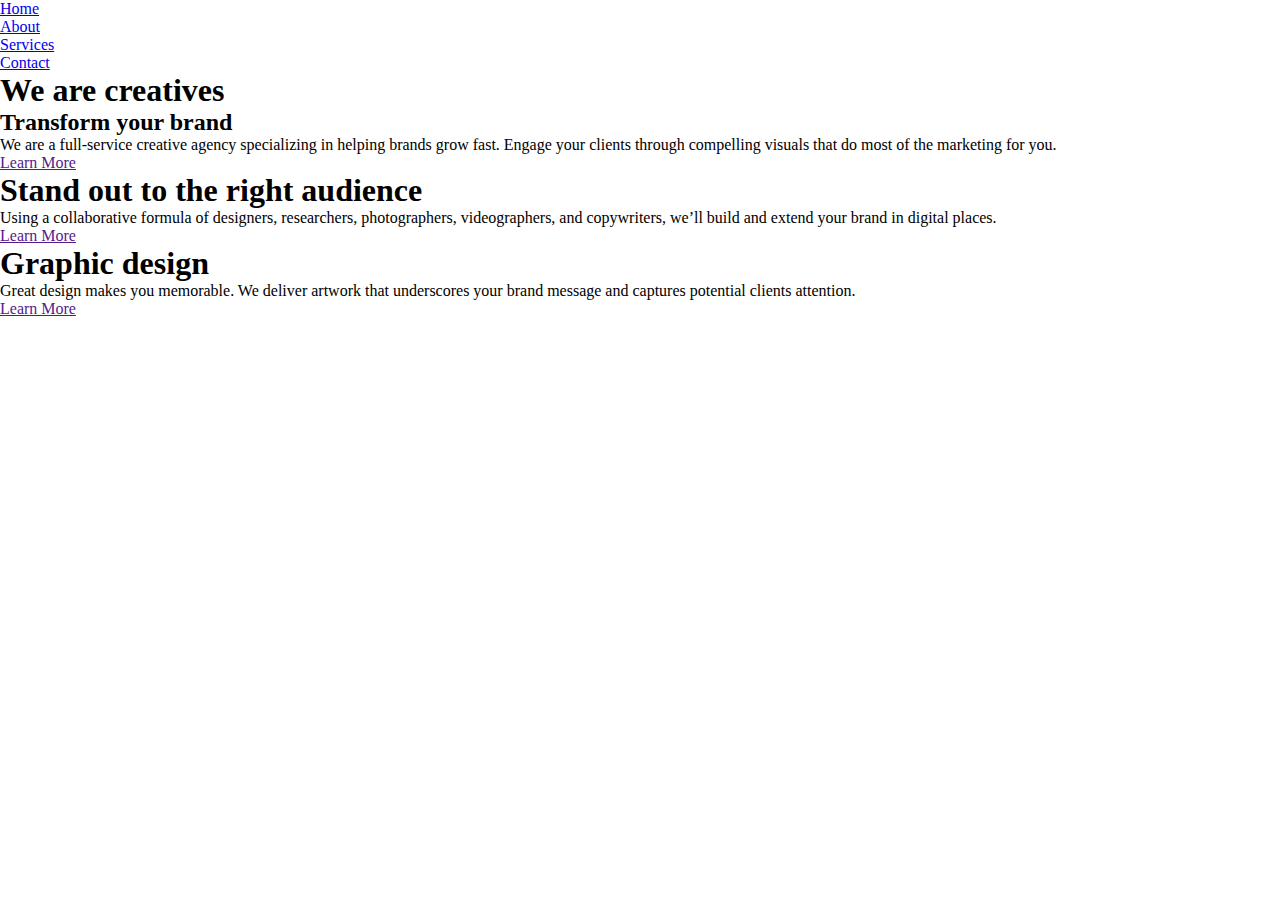
==== index.html @ 5a5975fe "first commit" ====
<!DOCTYPE html>
<html lang="en">
  <head>
    <meta charset="UTF-8" />
    <meta http-equiv="X-UA-Compatible" content="IE=edge" />
    <meta name="viewport" content="width=device-width, initial-scale=1.0" />
    <link rel="stylesheet" href="style.css">
    <title>My Food Store Store</title>
  </head>
  <body>
      <header>
        <nav>
          <ul>
            <li class = "nav-item">
            <a class="nav-link active" href="#">Home</a>
          </li>
          <li>
            <a class="nav-link active" href="#">About</a>
          </li>
          <li>
            <a class="nav-link active" href="#">Services</a>
          </li>
          <li>
            <a class="nav-link active" href="#">Contact</a>
          </li>
          </ul>
        </nav>
      </header>
      <section>
          <div class ="container ">
            <h1>We are creatives</h1>
            <h2>Transform your brand</h2>
            <p>We are a full-service creative agency specializing in helping brands grow fast. 
            Engage your clients through compelling visuals that do most of the marketing for you.
            </p>
            <a href="">Learn More</a>
          </div>
          <div>
            <h1>Stand out to the right audience</h1>
            <p> Using a collaborative formula of designers, researchers, photographers, videographers, and copywriters, we’ll build and extend your brand in digital places. </p>
            <a href="">Learn More</a>
          </div>
           <div>
            <h1>Graphic design</h1>
            <p> Great design makes you memorable. We deliver artwork that underscores your brand message and captures potential clients attention.</p>
            <a href="">Learn More</a>
          </div>
      </section>
      <section>
          <footer>
            
          </footer>
      </section>
  </body>
</html>
---- style.css ----
*{
  margin:0;
  padding:0;
  box-sizing:border-box;
}
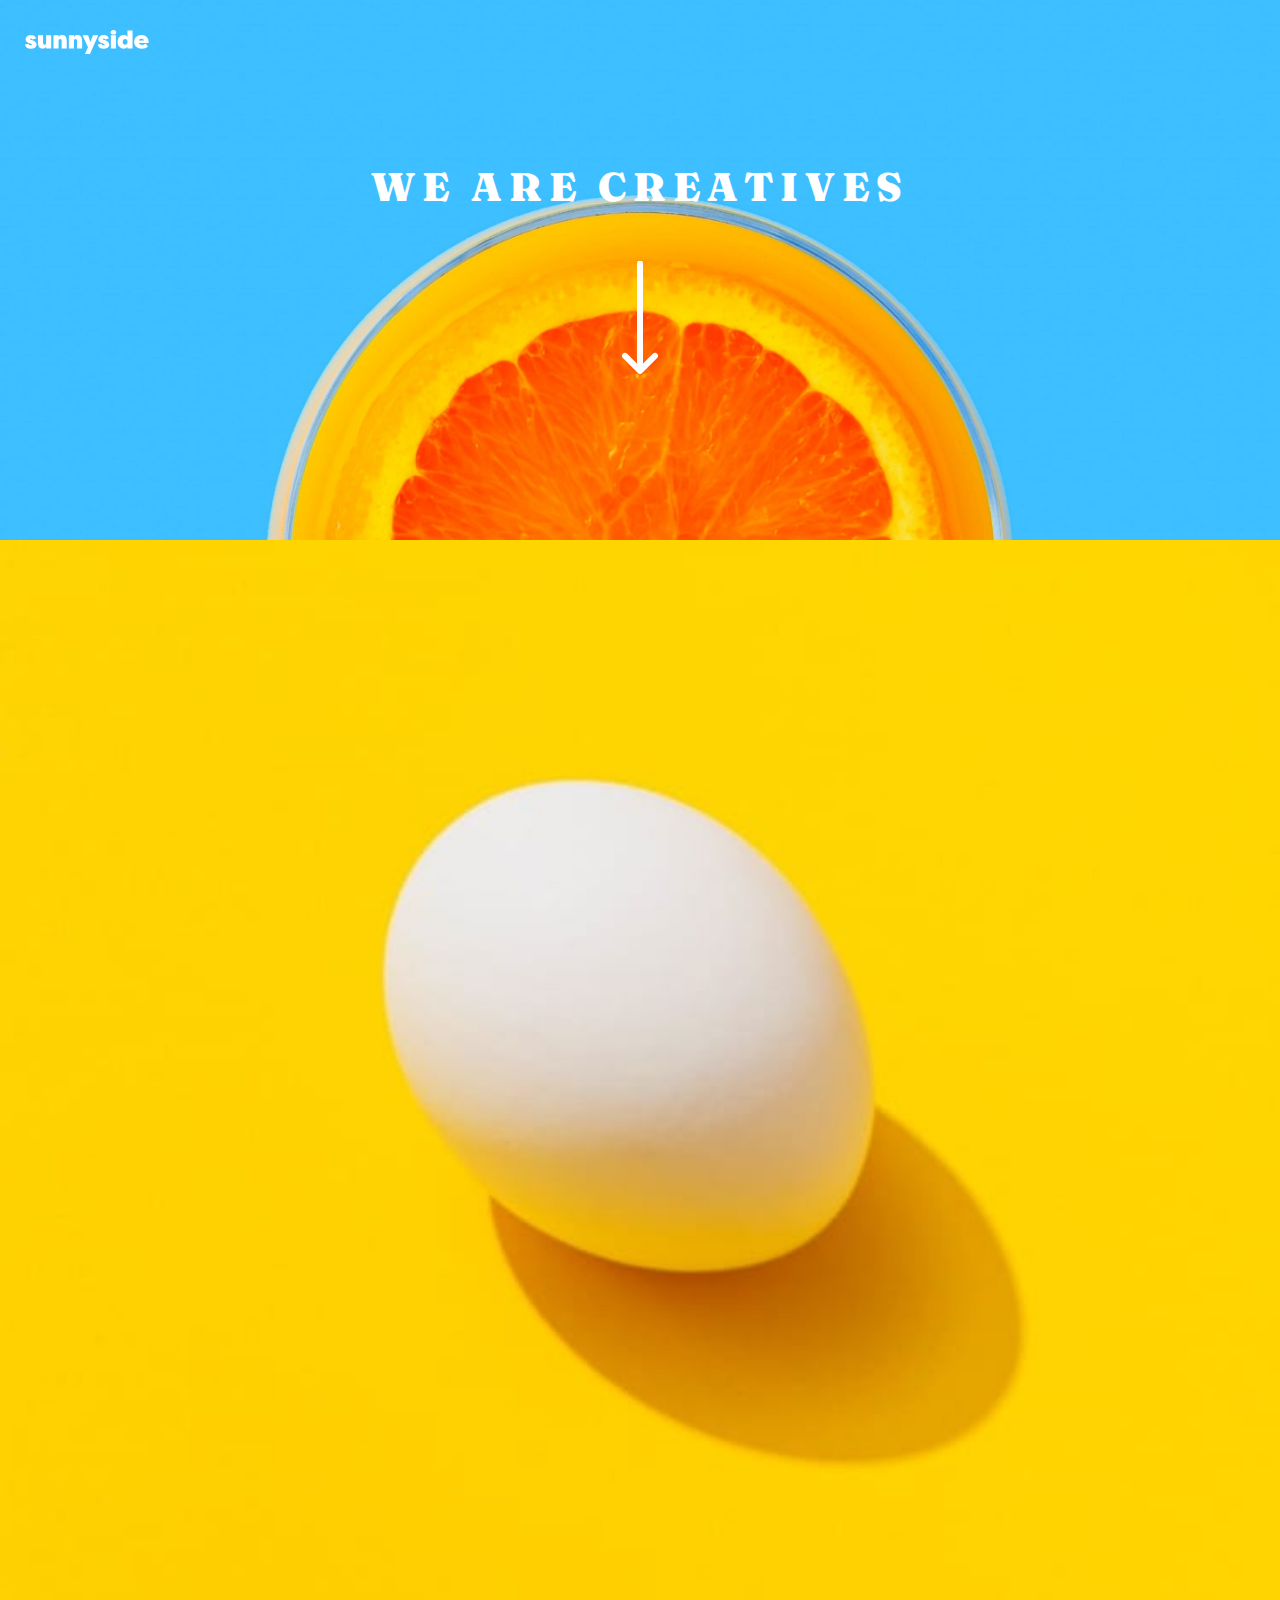
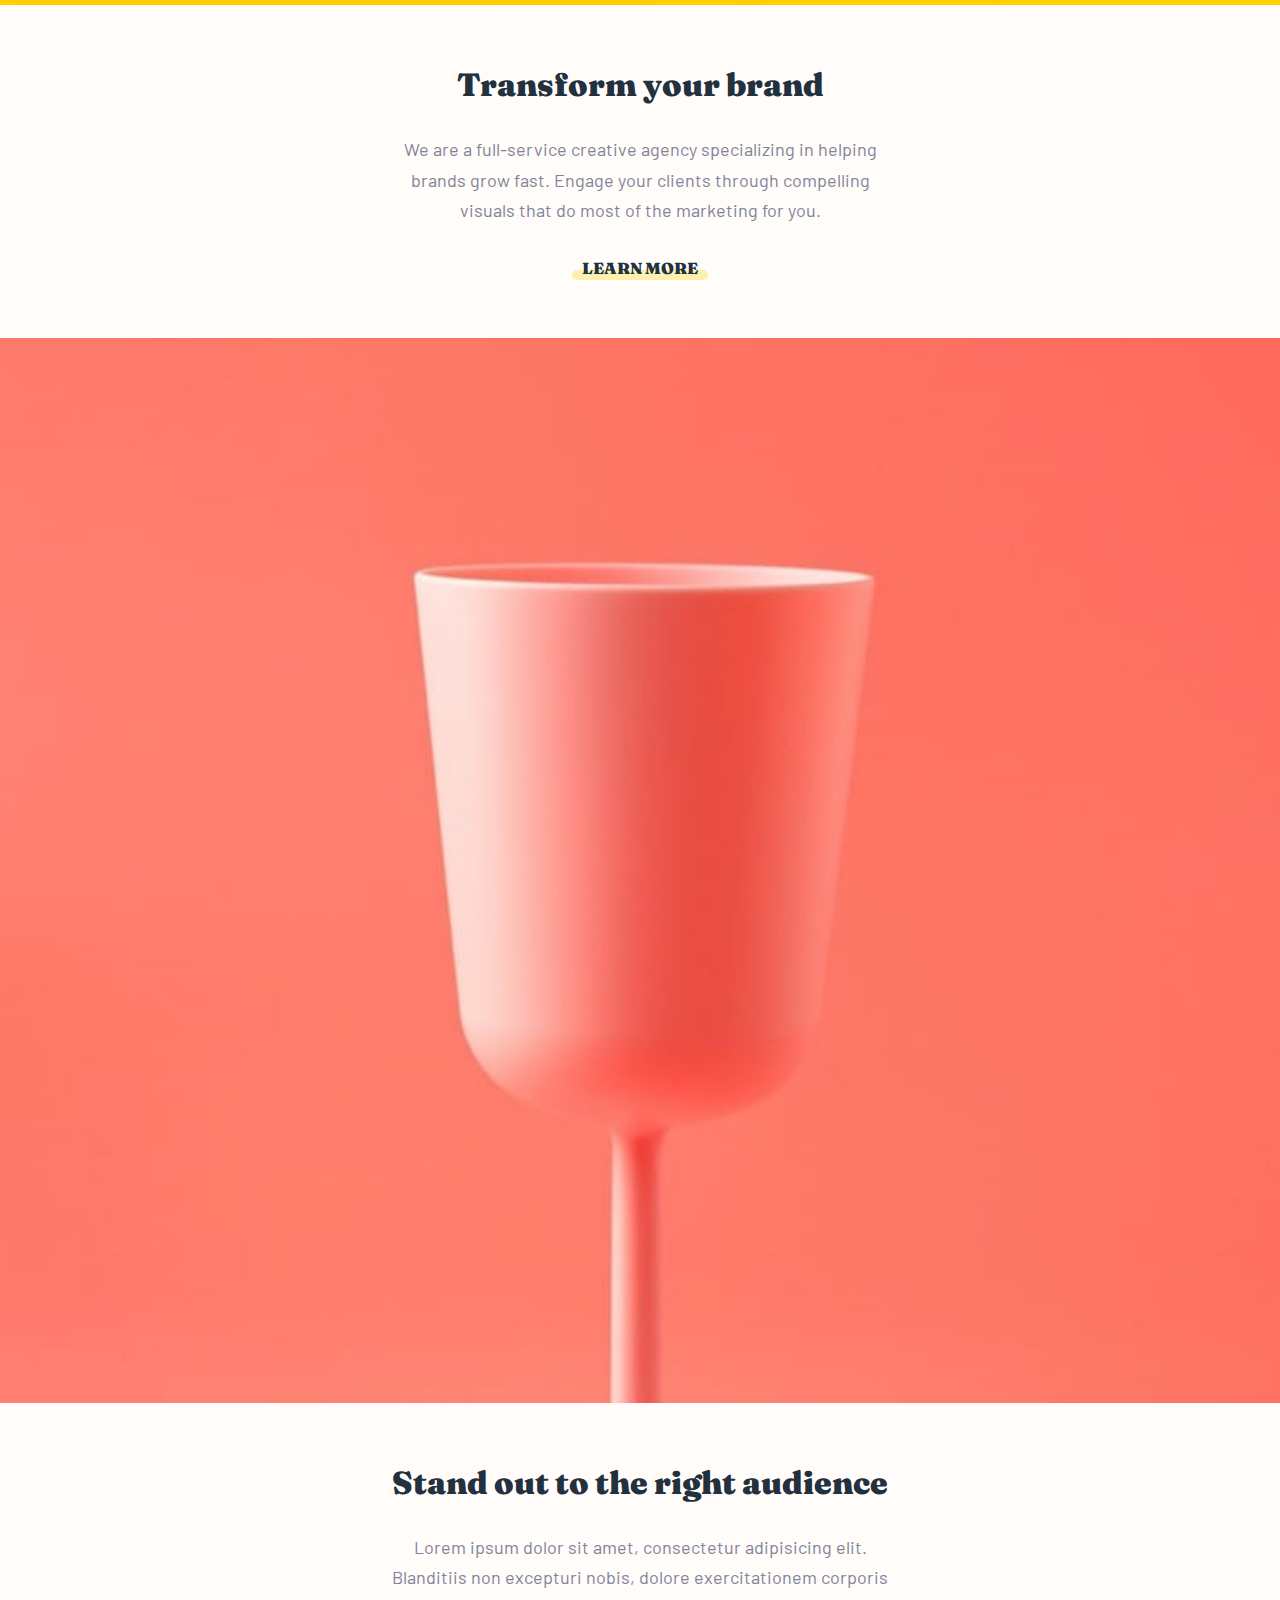
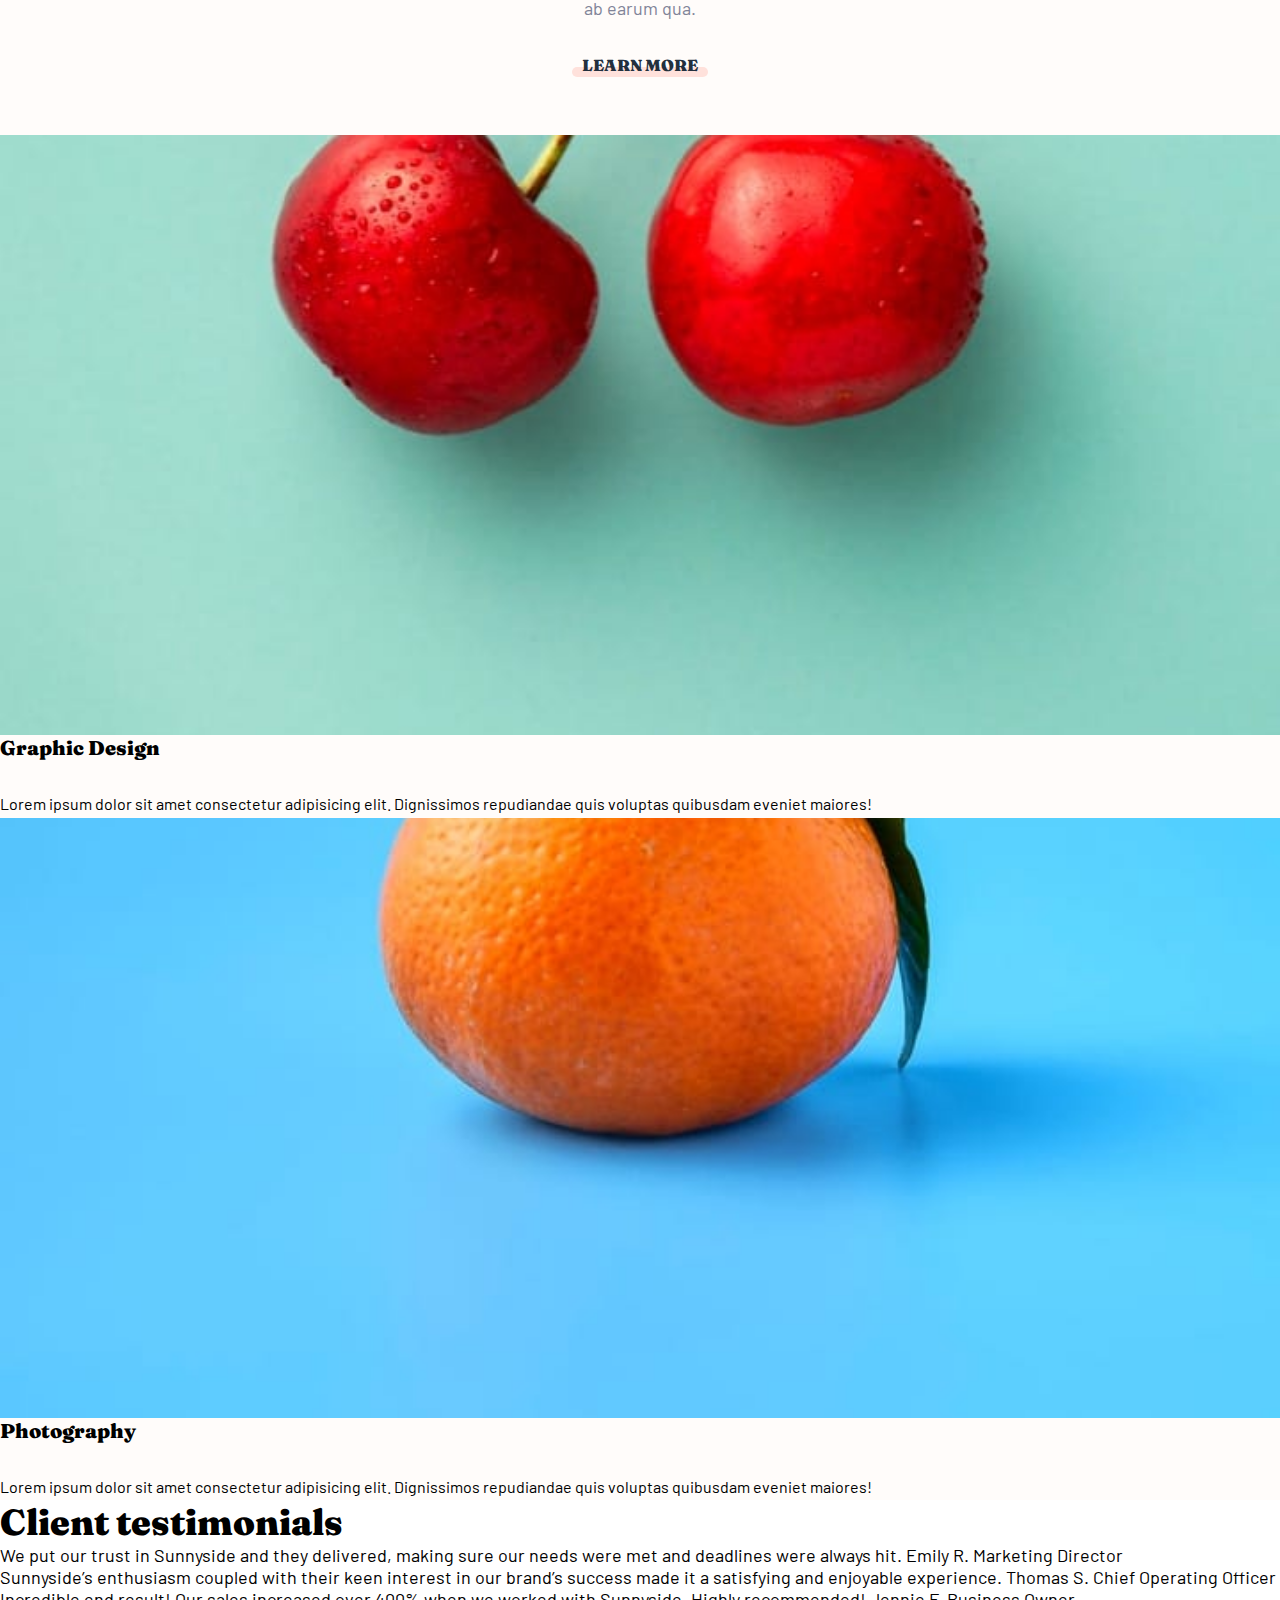
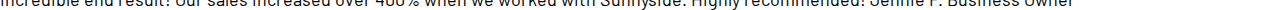
==== commit 3121747d: "added home and services" ====
--- a/index.html
+++ b/index.html
@@ -4,52 +4,205 @@
     <meta charset="UTF-8" />
     <meta http-equiv="X-UA-Compatible" content="IE=edge" />
     <meta name="viewport" content="width=device-width, initial-scale=1.0" />
+    <!-- main-css -->
     <link rel="stylesheet" href="style.css">
+    <!-- google-fonts -->
+    <link rel="preconnect" href="https://fonts.googleapis.com">
+    <link rel="preconnect" href="https://fonts.gstatic.com" crossorigin>
+    <link href='https://fonts.googleapis.com/css?family=Fraunces' rel='stylesheet'>
+    <link href="https://fonts.googleapis.com/css2?family=Barlow" rel="stylesheet">
+
+
+
     <title>My Food Store Store</title>
   </head>
   <body>
-      <header>
-        <nav>
-          <ul>
-            <li class = "nav-item">
-            <a class="nav-link active" href="#">Home</a>
-          </li>
-          <li>
-            <a class="nav-link active" href="#">About</a>
-          </li>
-          <li>
-            <a class="nav-link active" href="#">Services</a>
-          </li>
-          <li>
-            <a class="nav-link active" href="#">Contact</a>
-          </li>
-          </ul>
-        </nav>
-      </header>
-      <section>
-          <div class ="container ">
-            <h1>We are creatives</h1>
-            <h2>Transform your brand</h2>
-            <p>We are a full-service creative agency specializing in helping brands grow fast. 
-            Engage your clients through compelling visuals that do most of the marketing for you.
+    <div class="container">
+        <!-- nav -->
+        <header>
+          <nav class = "navbar">
+            <!-- logo -->
+            <a href="" class="nav-brand">
+              <img src="images/logo.svg" alt="Sunnyside logo">
+            </a>
+            <!-- nav-list-->
+            <ul class="navbar-nav ">
+              <li >
+              <a class="nav-link " href="#">Home</a>
+              </li>
+              <li>
+                <a class="nav-link " href="#">About</a>
+              </li>
+              <li>
+                <a class="nav-link " href="#">Services</a>
+              </li>
+              <li>
+                <button class = "btn">Contact</button>
+              </li>
+            </ul>
+            <button class="nav-toggle-btn ">
+              <span class="line-one"></span>
+              <span class="line-two"></span>
+              <span class="line-three"></span>
+            </button>
+          </nav>
+        </header>
+
+        
+        <main>
+          <!-- home -->
+          <section class="home">
+            <picture>
+              <source media="(max-width:768px)" srcset="./images/mobile/image-header.jpg">
+              <source media="(min-width:769px)" srcset="./images/desktop/image-header.jpg">
+              <img class = "home-banner" src="./images/mobile/image-header.jpg" alt="home banner image" loading = "lazy">
+            </picture>
+            <div class="home-absolute-content">
+              <h1 class="main-heading">We are creatives</h1>
+              <a href="#about">
+                <img src="./images/icon-arrow-down.svg" alt="icon-arrow-down" class="arrow-down" loading = "lazy">
+              </a>
+
+            </div>
+          </section>
+          <!-- about-1 -->
+          <section class="about" id="about">
+            <div class="about-img-box grid-pos-lg">
+              <picture>
+                <source media="(max-width:768px)" srcset="./images/mobile/image-transform.jpg">
+                <source media="(image-transform:769px)" srcset="./images/desktop/image-header.jpg">
+                <img src="./images/mobile/image-transform.jpg" alt="about image" class="about-img" loading = "lazy">
+              </picture>
+            </div>
+            <div class="about-content">
+              <h2 class="about-h2">
+                Transform your brand
+              </h2>
+              <p class="about-p">We are a full-service creative agency specializing in helping brands grow fast. 
+              Engage your clients through compelling visuals that do most of the marketing for you.
             </p>
-            <a href="">Learn More</a>
+            <a class="about-link yellow" href="">Learn More</a>
+            </div>
+            <!-- about-2 -->
+            <div class="about-img-box ">
+              <picture>
+                <source media="(max-width:768px)" srcset="./images/mobile/image-stand-out.jpg">
+                <source media="(image-transform:769px)" srcset="./images/desktop/image-stand-out.jpg">
+
+                <img src="./images/mobile/image-stand-out.jpg" alt="about image" class="about-img" loading = "lazy">
+              </picture>
+            </div>
+            <div class="about-content">
+              <h2 class="about-h2">
+                Stand out to the right audience
+              </h2>
+              <p class="about-p">Lorem ipsum dolor sit amet, consectetur adipisicing elit. Blanditiis non excepturi nobis, dolore exercitationem corporis ab earum qua.
+              </p>
+              <a class="about-link pink" href="">Learn More</a>
+            </div>
+            
+
+
+
+
+
+
+
+          </section>
+          <!-- services -->
+          <section class="services" id = "services">
+            <!-- services-1 -->
+            <div class="service-box">
+              <div class="img-box">
+                <picture>
+                  <source media="(max-width:768px)" srcset="./images/mobile/image-graphic-design.jpg">
+                  <source media="(min-width:769px)" srcset="./images/desktop/image-graphic-design.jpg">
+                  <img src="./images/mobile/image-graphic-design.jpg" alt="graphic design image" class="service-img" loading = "lazy">
+                </picture>
+              </div>
+            </div>
+            <div class="service-absolute-content">
+              <h3 class="service-h3 cyan">Graphic Design</h3>
+              <p class="service-p cyan">
+                Lorem ipsum dolor sit amet consectetur adipisicing elit. Dignissimos repudiandae quis voluptas quibusdam eveniet maiores!
+              </p>
+            </div>
+            <!-- services-2 -->
+            <div class="service-box">
+              <div class="img-box">
+                <picture>
+                  <source media="(max-width:768px)" srcset="./images/mobile/image-photography.jpg">
+                  <source media="(min-width:769px)" srcset="./images/desktop/image-photography.jpg">
+                  <img src="./images/mobile/image-photography.jpg" alt="photography image" class="service-img" loading = "lazy">
+                </picture>
+              </div>
+            </div>
+            <div class="service-absolute-content">
+              <h3 class="service-h3 cyan">Photography</h3>
+              <p class="service-p cyan">
+                Lorem ipsum dolor sit amet consectetur adipisicing elit. Dignissimos repudiandae quis voluptas quibusdam eveniet maiores!
+              </p>
+            </div>
+          </section>
+
+
+        </main>
+    </div>
+
+
+
+
+
+
+
+
+
+
+
+
+
+
+
+
+
+
+      
+            
+            
+       
+       
+         
+          <div>
+            <h1> Client testimonials</h1>
+            <img src="" alt="">
+            <p> We put our trust in Sunnyside and they delivered, making sure our needs were met and deadlines were always hit.
+            Emily R.
+            Marketing Director</p>
           </div>
           <div>
-            <h1>Stand out to the right audience</h1>
-            <p> Using a collaborative formula of designers, researchers, photographers, videographers, and copywriters, we’ll build and extend your brand in digital places. </p>
-            <a href="">Learn More</a>
+            <img src="" alt="">
+            <p> 
+              Sunnyside’s enthusiasm coupled with their keen interest in our brand’s success made it a satisfying and enjoyable experience.
+              Thomas S.
+              Chief Operating Officer</p>
           </div>
-           <div>
-            <h1>Graphic design</h1>
-            <p> Great design makes you memorable. We deliver artwork that underscores your brand message and captures potential clients attention.</p>
-            <a href="">Learn More</a>
+          <div>
+            <img src="" alt="">
+            <p> 
+              Incredible end result! Our sales increased over 400% when we worked with Sunnyside. Highly recommended!
+              Jennie F.
+              Business Owner</p>
           </div>
       </section>
       <section>
           <footer>
-            
+
           </footer>
       </section>
+      <!-- ionicon scripts -->
+      <script type = "module" src="https://unpkg.com/ionicons@5.5.2/dist/ionicons.esm.js">
+      </script>
+      <script type = "module" src="https://unpkg.com/ionicons@5.5.2/dist/ionicons.js">
+      </script>
   </body>
 </html>
--- a/style.css
+++ b/style.css
@@ -1,7 +1,360 @@
-
-
-*{
+:root{
+  /* color */
+
+  --very-dark-desaturated-blue: hsl(212, 27%, 19%);
+  --very-dark-greyish-blue: hsl(213, 9%, 39%);
+  --dark-desaturated-cyan: hsl(167, 48%, 24%);
+  --dark-moderate-cyan: hsl(168, 34%, 41%);
+  --middle-blue-green: hsl(167, 44%, 70%);
+  --dark-greyish-blue: hsl(232, 10%, 55%);
+  --greyish-blue: hsl(210, 4%, 67%);
+  --olive-drab-7: hsl(54, 96%, 10%);
+  --dark-blue: hsl(198, 62%, 26%);
+  --soft-red: hsl(7, 99%, 79%);
+  --yellow: hsl(51, 100%, 49%);
+  --white: hsl(0, 0%, 100%);
+  --snow: hsl(26, 100%, 99%);
+  
+/* others */
+--default-transition:0.25s ease ;
+
+}
+
+/* reset */
+*, *::before, *::after{
   margin:0;
   padding:0;
   box-sizing:border-box;
+
+}
+
+li{
+  list-style-type:none
+}
+a{
+  text-decoration:none;
+  font:inherit;
+}
+
+button{
+  font:inherit;
+  background: none;
+  border: none;
+  cursor: pointer;
+  }
+
+  span, img, ion-icon{
+    display:block;
+  }
+
+html{
+  font-family: 'Barlow',
+  sans-serif;
+  font-size: 18px;
+  scroll-behavior: smooth;
+  }
+
+h1,
+h2,
+h3,
+h4,
+.btn ,
+.about-link {
+  font-family: 'Fraunces',
+  serif;
+  font-weight: 900;
+}
+
+.container {
+  background:var(--snow);
+  max-width:1440px;
+  margin: auto;
+  position:relative;
+  overflow:hidden;
+  /* min-height: 100vh; */
+}
+
+/* header */
+
+header {
+  position:absolute;
+  top:0;
+  left:0;
+  width:100%;
+  z-index:20;
+  /* background: hsl(200,100%,62%); */
+}
+
+.navbar{
+  position: relative;
+  display:flex;
+  justify-content: space-between;
+  align-items: center;
+  padding: 30px 25px;
+
+}
+
+.navbar-nav{
+  background: var(--white);
+  position: absolute;
+  top: calc(100% + 25px);
+  left: 25px;
+  right: 25px;
+  display: flex;
+  flex-direction: column;
+  align-items: center;
+  gap: 35px;
+  padding: 40px;
+  box-shadow: 0 10px 40px hsla(0, 0%, 0%, 0.1);
+  transform: scale(0.9);
+  transform-origin: top-right;
+  opacity: 0;
+  pointer-events: none;
+  transition: var(--default-transition);
+}
+
+.navbar-nav.active{
+  transform: scale(1);
+  opacity: 1;
+  pointer-events: all;
+
+}
+.navbar-nav::before{
+  content: '';
+  position: absolute;
+  top: -19px;
+  right: -20px;
+  border: 20px solid transparent;
+  border-left-color: var(--white);
+  transform: rotate(45deg);
+}
+
+.nav-link{
+  color: var(--dark-greyish-blue);
+}
+
+.btn{
+  background: var(--yellow);
+  color: var(--olive-drab-7);
+  font-size: 16px;
+  text-transform: uppercase;
+  padding: 18px 30px;
+  border-radius: 50px;
+}
+
+.nav-toggle-btn{
+  display: flex;
+  flex-direction: column;
+  justify-content: center;
+  align-items: center;
+  height: 24px;
+  width: 24px;
+  gap:6px;
+}
+
+.nav-toggle-btn .line{
+  background: var(--white);
+  width: 100%;
+  height:2px;
+  transition: var(--default-transition);
+}
+
+.nav-toggle-btn.active .one{
+  transform: translateY(4px) rotate(45deg);
+}
+
+.nav-toggle-btn.active .two{
+  display: none;
+  
+}
+
+.nav-toggle-btn.active .three{
+  transform: translateY(-4px) rotate(-45deg);
+}
+
+
+/* home */
+
+.home{
+  position: relative;
+  overflow: hidden;
+  height: 540px;
+
+}
+
+.home-banner{
+  height: 100%;
+  width: 100%;
+  object-fit: cover;
+  object-position: bottom;
+  
+}
+
+.home-absolute-content{
+  position: absolute;
+  top:50%; 
+  left:25px;
+  right: 25px;
+  transform: translateY(-50%);
+  text-align: center; 
+}
+
+.main-heading{
+  color: var(--white);
+  font-size: 40px;
+  text-transform: uppercase;
+  letter-spacing: 7px;
+  margin-bottom: 50px;
+}
+
+.arrow-down{
+  display: inline-block;
+  animation: jump-down 2s ease infinite;
+}
+
+@keyframes jump-down{
+  0%,
+  50%,
+  100%{
+    transform: translateY(0);
+  }
+  12.5%,
+  37.5%{
+    transform: translateY(20px);
+  }
+  25% {
+    transform: translateY(10px);
+  }
+
+}
+
+/* about */
+
+.about{
+  display: grid;
+  grid-template-columns: 1fr;
+}
+
+.about-img{
+  width: 100%;
+  height: 100%;
+  object-fit: cover;
+}
+
+.about-content{
+  padding: 60px 25px;
+  text-align: center;
+  max-width: 550px;
+  margin: auto;
+}
+
+.about-h2{
+  color:var(--very-dark-desaturated-blue);
+  font-size: 32px;
+  margin-bottom: 30px;
+}
+
+.about-p {
+  color: var(--dark-greyish-blue);
+  line-height: 1.7;
+  margin-bottom: 30px;
+}
+
+.about-link{
+  position: relative;
+  color: var(--very-dark-desaturated-blue);
+  font-size: 16px;
+  text-transform: uppercase;
+  z-index: 1;
+}
+
+.about-link::after{
+  content : "";
+  position: absolute;
+  top:100%;
+  left: 50%;
+  transform: translate(-50%, -8px);
+  background: var(--yellow);
+  width: calc(100% + 20px);
+  height: 10px;
+  border-radius: 10px;
+  opacity: 0.3;
+  z-index: -1;
+  transition: var(--default-transition);
+}
+
+.about-link:hover ::after{
+  opacity: 1;
+}
+
+.pink::after{
+  background: var(--soft-red);
+}
+
+/* services */
+
+.services{
+  display: grid;
+  grid-template-columns:1fr;
+}
+
+.service-box {
+  position: relative;
+}
+
+.service-box .img-box{
+  height: 600px;
+  overflow: hidden;
+}
+
+.service-img{
+  width: 100%;
+  height: 100%;
+  object-fit: cover;
+}
+
+/* .service-absolute-content{
+  position: absolute;
+  top: 50%;
+  left: 25px;
+  transform: translateY(-50%);
+  text-align: center;
+  width: 100%;
+  max-width: 380px;
+  padding: 20px;
+
+} */
+/* .service-absolute-content{
+  position: absolute;
+   */
+  /* bottom: 20px;  */
+  /* left: 50%; */
+  /* right: 25px; */
+  /* transform: translateX(-50%);
+  text-align: center;
+  width: 100%;
+  max-width: 380px;
+  padding: 20px;
+} */ 
+/* .service-absolute-content{
+  position: absolute;
+  
+  
+   
+  
+  
+  
+}   */
+
+.service-h3{
+  font-size: 20px;
+  margin-bottom: 30px;
+  text-transform: capitalize;
+}
+
+.service-p {
+  /* color: var(--dark-greyish-blue); */
+  font-size: 16px;
+  line-height: 1.7;
+  
 }